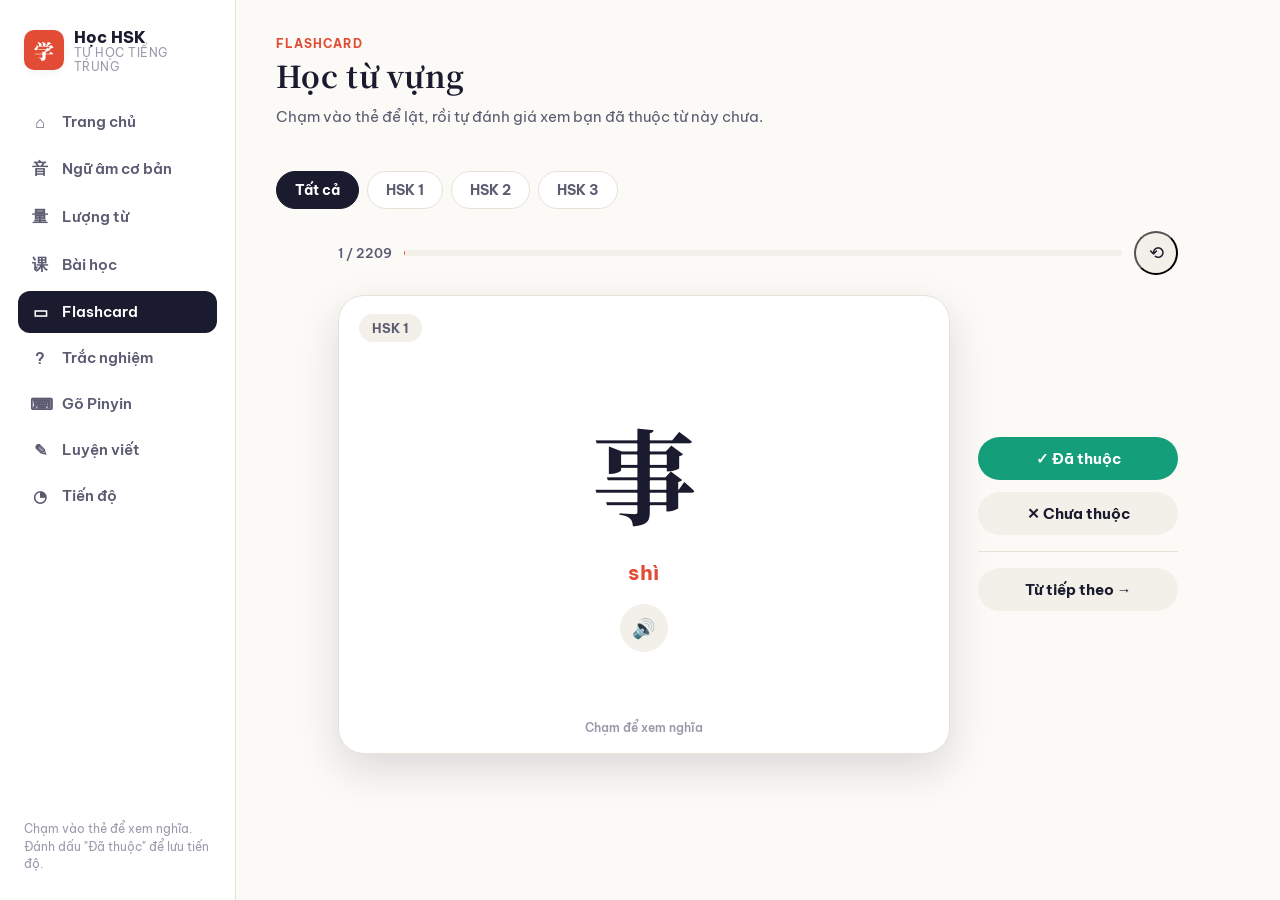
==== flashcards.html @ 819b6c0b "first commit" ====
<!DOCTYPE html>
<html lang="vi">
<head>
<meta charset="UTF-8">
<meta name="viewport" content="width=device-width, initial-scale=1.0">
<title>Học HSK — Flashcard</title>
<link rel="icon" href="data:,">
<link rel="stylesheet" href="css/style.css">
</head>
<body data-page="flashcards">

<div class="app-shell">
  <aside class="sidebar">
    <div class="brand">
      <div class="brand-mark">学</div>
      <div class="brand-text"><strong>Học HSK</strong><span>TỰ HỌC TIẾNG TRUNG</span></div>
    </div>
    <nav class="nav">
      <a href="index.html" data-page="home"><span class="ic">⌂</span> Trang chủ</a>
      <a href="phonetics.html" data-page="phonetics"><span class="ic">音</span> Ngữ âm cơ bản</a>
      <a href="measures.html" data-page="measures"><span class="ic">量</span> Lượng từ</a>
      <a href="lessons.html" data-page="lessons"><span class="ic">课</span> Bài học</a>
      <a href="flashcards.html" data-page="flashcards"><span class="ic">▭</span> Flashcard</a>
      <a href="quiz.html" data-page="quiz"><span class="ic">?</span> Trắc nghiệm</a>
      <a href="pinyin.html" data-page="pinyin"><span class="ic">⌨</span> Gõ Pinyin</a>
      <a href="writing.html" data-page="writing"><span class="ic">✎</span> Luyện viết</a>
      <a href="progress.html" data-page="progress"><span class="ic">◔</span> Tiến độ</a>
    </nav>
    <div class="sidebar-foot">Chạm vào thẻ để xem nghĩa. Đánh dấu "Đã thuộc" để lưu tiến độ.</div>
  </aside>

  <main class="main">
    <div class="page-head">
      <div>
        <span class="eyebrow">Flashcard</span>
        <h1>Học từ vựng</h1>
        <p class="sub">Chạm vào thẻ để lật, rồi tự đánh giá xem bạn đã thuộc từ này chưa.</p>
      </div>
    </div>

    <div class="tabs" id="levelTabs"></div>

    <div class="flash-wrap">
      <div class="flash-progress">
        <span id="progText">0 / 0</span>
        <div class="track"><div class="fill" id="progFill" style="width:0%"></div></div>
        <button class="btn-icon" id="shuffleBtn" title="Xáo trộn">⟲</button>
      </div>

      <div class="flash-body">
        <div class="flashcard" id="flashcard">
          <div class="flashcard-inner">
            <div class="flashcard-face front">
              <span class="pill flash-pos" id="posPill"></span>
              <div class="flash-hanzi" id="hanziText">…</div>
              <div class="flash-pinyin" id="pinyinText"></div>
              <button class="speak-btn lg" id="speakFrontBtn" title="Nghe phát âm">🔊</button>
              <div class="flash-hint">Chạm để xem nghĩa</div>
            </div>
            <div class="flashcard-face back">
              <div class="flash-meaning" id="meaningText"></div>
              <div class="flash-example" id="exampleBox" style="display:none;">
                <div class="ex-cn" id="exampleCn"></div>
                <div class="ex-py" id="examplePy"></div>
                <div class="ex-vi" id="exampleVi"></div>
                <button class="speak-btn on-dark" id="speakExampleBtn" title="Nghe câu ví dụ" style="margin-top:8px;">🔊</button>
              </div>
              <div class="flash-hint">Chạm để quay lại</div>
            </div>
          </div>
        </div>

        <div class="flash-side">
          <button class="btn btn-know btn-block" id="knowBtn">✓ Đã thuộc</button>
          <button class="btn btn-unknow btn-block" id="unknowBtn">✕ Chưa thuộc</button>
          <div class="flash-side-divider"></div>
          <button class="btn btn-ghost btn-block" id="nextBtn">Từ tiếp theo →</button>
        </div>
      </div>
    </div>
  </main>
</div>

<nav class="bottom-nav">
  <ul>
    <li><a href="index.html" data-page="home"><span class="ic">⌂</span>Trang chủ</a></li>
    <li><a href="phonetics.html" data-page="phonetics"><span class="ic">音</span>Ngữ âm</a></li>
    <li><a href="measures.html" data-page="measures"><span class="ic">量</span>Lượng từ</a></li>
    <li><a href="lessons.html" data-page="lessons"><span class="ic">课</span>Bài học</a></li>
    <li><a href="flashcards.html" data-page="flashcards"><span class="ic">▭</span>Flashcard</a></li>
    <li><a href="quiz.html" data-page="quiz"><span class="ic">?</span>Trắc nghiệm</a></li>
    <li><a href="pinyin.html" data-page="pinyin"><span class="ic">⌨</span>Pinyin</a></li>
    <li><a href="writing.html" data-page="writing"><span class="ic">✎</span>Luyện viết</a></li>
    <li><a href="progress.html" data-page="progress"><span class="ic">◔</span>Tiến độ</a></li>
  </ul>
</nav>

<script src="js/app.js"></script>
<script>
let vocab, deck = [], idx = 0, currentLevel = 'all', lessonFilter = null;

const params = new URLSearchParams(location.search);
if (params.get('level')) currentLevel = params.get('level');
if (params.get('lesson')) lessonFilter = params.get('lesson');

function buildTabs() {
  if (lessonFilter) {
    document.getElementById('levelTabs').innerHTML = `<span class="pill" id="lessonPill">Đang tải bài học…</span> <button class="tab" id="clearLessonBtn">✕ Bỏ lọc, học tất cả</button>`;
    document.getElementById('clearLessonBtn').addEventListener('click', () => {
      lessonFilter = null;
      history.replaceState(null, '', 'flashcards.html');
      buildTabs();
      buildDeck();
    });
    return;
  }
  const tabs = [{ id: 'all', label: 'Tất cả' }, ...LEVELS.map(l => ({ id: l, label: LEVEL_LABEL[l] }))];
  document.getElementById('levelTabs').innerHTML = tabs.map(t =>
    `<button class="tab ${t.id === currentLevel ? 'active' : ''}" data-lv="${t.id}">${t.label}</button>`
  ).join('');
  document.querySelectorAll('.tab').forEach(btn => {
    btn.addEventListener('click', () => {
      currentLevel = btn.dataset.lv;
      document.querySelectorAll('.tab').forEach(b => b.classList.toggle('active', b === btn));
      buildDeck();
    });
  });
}

async function buildDeck() {
  if (lessonFilter) {
    const lessonsData = await fetch('data/lessons.json').then(r => r.json());
    const lesson = lessonsData.lessons.find(l => l.id === lessonFilter);
    if (lesson) {
      const pill = document.getElementById('lessonPill');
      if (pill) pill.textContent = `${lesson.icon} Bài ${lesson.number}: ${lesson.title_vi}`;
      const words = resolveLessonVocab(lesson, vocab);
      deck = shuffle(words);
      idx = 0;
      render();
      return;
    }
  }
  const words = currentLevel === 'all' ? allWords(vocab) : vocab[currentLevel].map(w => ({ ...w, level: currentLevel }));
  deck = shuffle(words);
  idx = 0;
  render();
}

function render() {
  const card = document.getElementById('flashcard');
  card.classList.remove('flipped');
  const w = deck[idx];
  if (!w) return;
  document.getElementById('hanziText').textContent = w.hanzi;
  document.getElementById('pinyinText').textContent = w.pinyin;
  document.getElementById('meaningText').textContent = shortMeaning(w.meaning, 200);
  document.getElementById('posPill').textContent = LEVEL_LABEL[w.level];
  const exBox = document.getElementById('exampleBox');
  if (w.example && w.example.cn) {
    document.getElementById('exampleCn').textContent = w.example.cn;
    document.getElementById('examplePy').textContent = w.example.py;
    document.getElementById('exampleVi').textContent = w.example.vi;
    exBox.style.display = 'block';
  } else {
    exBox.style.display = 'none';
  }
  document.getElementById('progText').textContent = `${idx + 1} / ${deck.length}`;
  document.getElementById('progFill').style.width = `${((idx + 1) / deck.length) * 100}%`;
}

document.getElementById('flashcard').addEventListener('click', () => {
  document.getElementById('flashcard').classList.toggle('flipped');
});

document.getElementById('speakFrontBtn').addEventListener('click', (e) => {
  e.stopPropagation();
  speakChinese(deck[idx].hanzi);
});
document.getElementById('speakExampleBtn').addEventListener('click', (e) => {
  e.stopPropagation();
  const ex = deck[idx].example;
  if (ex && ex.cn) speakChinese(ex.cn, 0.8);
});

function nextCard() {
  idx = (idx + 1) % deck.length;
  render();
}

document.getElementById('nextBtn').addEventListener('click', nextCard);
document.getElementById('shuffleBtn').addEventListener('click', buildDeck);

document.getElementById('knowBtn').addEventListener('click', () => {
  markKnown(deck[idx].hanzi, true);
  toast('Đã đánh dấu thuộc ✓');
  nextCard();
});
document.getElementById('unknowBtn').addEventListener('click', () => {
  markKnown(deck[idx].hanzi, false);
  nextCard();
});

async function init() {
  vocab = await loadVocab();
  buildTabs();
  buildDeck();
}
init();
</script>
</body>
</html>
---- css/style.css ----
/* ============================================================
   HỌC HSK — Design tokens
   Bảng màu lấy cảm hứng từ con dấu triện đỏ (seal-red), ngọc bích
   (jade) và mực (ink); mỗi cấp HSK có một màu riêng để tạo cảm
   giác "lên cấp". Chữ Hán dùng font serif có nét bút lông, phần
   giao diện dùng Be Vietnam Pro — font thiết kế riêng cho tiếng Việt.
   ============================================================ */

@import url('https://fonts.googleapis.com/css2?family=Be+Vietnam+Pro:ital,wght@0,400;0,500;0,600;0,700;0,800;1,400&family=Noto+Serif+SC:wght@500;700;900&display=swap');

:root{
  --ink:#1B1B2F;
  --ink-soft:#5B5B72;
  --ink-faint:#9A9AAC;

  --paper:#FBFAF6;
  --paper-alt:#F2F0E8;
  --card:#FFFFFF;
  --border:#E6E2D6;

  --seal:#E24C34;      /* HSK 3 / accent chính */
  --seal-dark:#B93A25;
  --jade:#159E7A;      /* HSK 2 */
  --jade-dark:#0F7C60;
  --azure:#2E6FA3;     /* HSK 1 */
  --azure-dark:#255A85;
  --gold:#E8A23A;      /* điểm nhấn / streak */
  --gold-dark:#C9861F;

  --radius-sm:10px;
  --radius:18px;
  --radius-lg:26px;
  --shadow-sm:0 2px 8px rgba(27,27,47,.06);
  --shadow:0 8px 24px rgba(27,27,47,.10);
  --shadow-lg:0 16px 40px rgba(27,27,47,.14);

  --font-display:'Noto Serif SC', 'Times New Roman', serif;
  --font-body:'Be Vietnam Pro', -apple-system, BlinkMacSystemFont, 'Segoe UI', sans-serif;
}

*{box-sizing:border-box;}
html,body{margin:0;padding:0;}
body{
  font-family:var(--font-body);
  background:var(--paper);
  color:var(--ink);
  -webkit-font-smoothing:antialiased;
  min-height:100vh;
}
h1,h2,h3,h4{
  font-family:var(--font-display);
  margin:0 0 .4em;
  line-height:1.2;
  letter-spacing:.01em;
}
p{margin:0 0 1em; color:var(--ink-soft); line-height:1.6;}
a{color:inherit;}
button{font-family:inherit;}
::selection{background:var(--gold); color:var(--ink);}

/* ---------- Mễ tự cách motif (dùng làm nền trang trí) ---------- */
.mizi-bg{
  background-image:
    linear-gradient(var(--border) 1px, transparent 1px),
    linear-gradient(90deg, var(--border) 1px, transparent 1px);
  background-size: 28px 28px;
}
.mizi-box{
  position:relative;
  border:1.5px solid var(--border);
  border-radius:8px;
  overflow:hidden;
}
.mizi-box::before,
.mizi-box::after{
  content:"";
  position:absolute;
  background:var(--border);
}
.mizi-box::before{ /* đường ngang + dọc chính giữa */
  top:50%; left:0; right:0; height:1px; transform:translateY(-.5px);
  background-image:linear-gradient(90deg, var(--border) 60%, transparent 0);
  background-size:8px 1px;
}
.mizi-box::after{
  left:50%; top:0; bottom:0; width:1px; transform:translateX(-.5px);
  background-image:linear-gradient(var(--border) 60%, transparent 0);
  background-size:1px 8px;
}
.mizi-box .diag{
  position:absolute; inset:0;
  background:
    linear-gradient(to bottom right, transparent calc(50% - .5px), var(--border) 50%, transparent calc(50% + .5px)),
    linear-gradient(to bottom left, transparent calc(50% - .5px), var(--border) 50%, transparent calc(50% + .5px));
  opacity:.6;
}

/* ============================================================
   App shell
   ============================================================ */
.app-shell{
  display:flex;
  min-height:100vh;
}

/* --- Sidebar (desktop) --- */
.sidebar{
  width:236px;
  flex-shrink:0;
  background:var(--card);
  border-right:1px solid var(--border);
  padding:28px 18px;
  position:sticky;
  top:0;
  height:100vh;
  display:flex;
  flex-direction:column;
  gap:28px;
}
.brand{
  display:flex;
  align-items:center;
  gap:10px;
  padding:0 6px;
}
.brand-mark{
  width:40px;height:40px;
  border-radius:10px;
  background:var(--seal);
  color:#fff;
  display:flex;align-items:center;justify-content:center;
  font-family:var(--font-display);
  font-weight:900;
  font-size:20px;
  box-shadow:var(--shadow-sm);
  flex-shrink:0;
}
.brand-text{display:flex; flex-direction:column; line-height:1.15;}
.brand-text strong{font-size:16px; font-weight:800;}
.brand-text span{font-size:11.5px; color:var(--ink-faint); letter-spacing:.04em;}

.nav{display:flex; flex-direction:column; gap:4px;}
.nav a{
  display:flex; align-items:center; gap:12px;
  padding:11px 12px;
  border-radius:12px;
  text-decoration:none;
  color:var(--ink-soft);
  font-weight:600;
  font-size:14.5px;
  transition:background .15s, color .15s;
}
.nav a .ic{width:20px; text-align:center; flex-shrink:0; font-size:16px;}
.nav a:hover{background:var(--paper-alt); color:var(--ink);}
.nav a.active{background:var(--ink); color:#fff;}

.sidebar-foot{
  margin-top:auto;
  font-size:11.5px;
  color:var(--ink-faint);
  padding:0 6px;
  line-height:1.5;
}

/* --- Main --- */
.main{
  flex:1;
  min-width:0;
  padding:36px 40px 100px;
}
.page-head{
  display:flex; align-items:flex-end; justify-content:space-between;
  gap:16px; margin-bottom:28px; flex-wrap:wrap;
}
.eyebrow{
  font-size:12px; font-weight:700; letter-spacing:.08em; text-transform:uppercase;
  color:var(--seal); margin-bottom:6px; display:block;
}
.page-head h1{font-size:30px;}
.page-head .sub{color:var(--ink-soft); font-size:14.5px; max-width:520px;}

/* --- Mobile bottom nav --- */
.bottom-nav{
  display:none;
  position:fixed; left:0; right:0; bottom:0;
  background:var(--card);
  border-top:1px solid var(--border);
  padding:8px 4px calc(8px + env(safe-area-inset-bottom));
  z-index:50;
}
.bottom-nav ul{list-style:none; display:flex; margin:0; padding:0;}
.bottom-nav li{flex:1;}
.bottom-nav a{
  display:flex; flex-direction:column; align-items:center; gap:3px;
  text-decoration:none; color:var(--ink-faint); font-size:10.5px; font-weight:700;
  padding:4px 0;
}
.bottom-nav a .ic{font-size:19px;}
.bottom-nav a.active{color:var(--seal);}

/* ============================================================
   Cards & components
   ============================================================ */
.card{
  background:var(--card);
  border:1px solid var(--border);
  border-radius:var(--radius);
  box-shadow:var(--shadow-sm);
}
.pad-lg{padding:26px;}
.pad{padding:18px;}

.grid{display:grid; gap:18px;}
.grid-3{grid-template-columns:repeat(3,1fr);}
.grid-2{grid-template-columns:repeat(2,1fr);}

.level-card{
  padding:22px;
  border-radius:var(--radius);
  color:#fff;
  position:relative;
  overflow:hidden;
  text-decoration:none;
  display:block;
  min-height:150px;
  box-shadow:var(--shadow);
  transition:transform .15s ease;
}
.level-card:hover{transform:translateY(-3px);}
.level-card.hsk1{background:linear-gradient(135deg,var(--azure),var(--azure-dark));}
.level-card.hsk2{background:linear-gradient(135deg,var(--jade),var(--jade-dark));}
.level-card.hsk3{background:linear-gradient(135deg,var(--seal),var(--seal-dark));}
.level-card .tag{font-size:11.5px; font-weight:700; letter-spacing:.06em; opacity:.85; text-transform:uppercase;}
.level-card h3{font-size:26px; margin:2px 0 12px; color:#fff;}
.level-card .count{font-size:13px; opacity:.9; margin-bottom:14px;}
.level-card .bar-track{height:7px; border-radius:20px; background:rgba(255,255,255,.28); overflow:hidden;}
.level-card .bar-fill{height:100%; background:#fff; border-radius:20px;}
.level-card .glyph{
  position:absolute; right:8px; bottom:-14px;
  font-family:var(--font-display); font-size:96px; font-weight:900;
  color:rgba(255,255,255,.16); line-height:1; pointer-events:none;
}

.stat-card{padding:20px; text-align:left;}
.stat-card .num{font-family:var(--font-display); font-size:34px; font-weight:800; color:var(--ink);}
.stat-card .label{font-size:12.5px; color:var(--ink-soft); font-weight:600;}

.btn{
  display:inline-flex; align-items:center; justify-content:center; gap:8px;
  border:none; cursor:pointer;
  padding:12px 22px;
  border-radius:999px;
  font-weight:700;
  font-size:14.5px;
  font-family:var(--font-body);
  transition:transform .12s ease, box-shadow .12s ease, opacity .12s;
}
.btn:active{transform:scale(.97);}
.btn-primary{background:var(--seal); color:#fff; box-shadow:0 6px 16px rgba(226,76,52,.35);}
.btn-primary:hover{background:var(--seal-dark);}
.btn-ghost{background:var(--paper-alt); color:var(--ink);}
.btn-ghost:hover{background:var(--border);}
.btn-outline{background:transparent; color:var(--ink); border:1.5px solid var(--border);}
.btn-lg{padding:15px 30px; font-size:16px;}
.btn-block{width:100%;}
.btn[disabled]{opacity:.4; cursor:not-allowed;}
.btn-icon{background:var(--paper-alt); width:44px; height:44px; border-radius:50%; padding:0; font-size:18px; color:var(--ink);}

.pill{
  display:inline-flex; align-items:center; gap:6px;
  padding:6px 13px; border-radius:999px;
  font-size:12.5px; font-weight:700;
  background:var(--paper-alt); color:var(--ink-soft);
}

.tabs{display:flex; gap:8px; flex-wrap:wrap; margin-bottom:22px;}
.tab{
  padding:9px 18px; border-radius:999px; border:1.5px solid var(--border);
  background:var(--card); color:var(--ink-soft); font-weight:700; font-size:13.5px;
  cursor:pointer; transition:.15s;
}
.tab.active{background:var(--ink); border-color:var(--ink); color:#fff;}
.tab:hover:not(.active){border-color:var(--ink-faint);}

.speak-btn{
  width:38px; height:38px; border-radius:50%;
  background:var(--paper-alt); border:none; cursor:pointer;
  display:inline-flex; align-items:center; justify-content:center;
  font-size:16px; color:var(--seal);
  transition:transform .12s ease, background .12s ease;
  flex-shrink:0;
}
.speak-btn:hover{background:var(--border);}
.speak-btn:active{transform:scale(.9);}
.speak-btn.on-dark{background:rgba(255,255,255,.15); color:#fff;}
.speak-btn.on-dark:hover{background:rgba(255,255,255,.25);}
.speak-btn.lg{width:48px; height:48px; font-size:19px;}

/* ============================================================
   Flashcard
   ============================================================ */
.flash-wrap{
  max-width:840px; margin:0 auto;
  display:flex; flex-direction:column; gap:20px;
}
.flash-progress{width:100%; display:flex; align-items:center; gap:12px; font-size:13px; color:var(--ink-soft); font-weight:600;}
.flash-progress .track{flex:1; height:6px; background:var(--paper-alt); border-radius:20px; overflow:hidden;}
.flash-progress .fill{height:100%; background:var(--seal); border-radius:20px; transition:width .25s;}

.flash-body{display:flex; gap:28px; align-items:center; width:100%;}

.flashcard{
  flex:1; min-width:0;
  aspect-ratio:4/3;
  perspective:1400px;
  cursor:pointer;
}
.flashcard-inner{
  position:relative; width:100%; height:100%;
  transition:transform .45s cubic-bezier(.2,.9,.3,1);
  transform-style:preserve-3d;
}
.flashcard.flipped .flashcard-inner{transform:rotateY(180deg);}
.flashcard-face{
  position:absolute; inset:0;
  border-radius:var(--radius-lg);
  backface-visibility:hidden;
  display:flex; flex-direction:column; align-items:center; justify-content:center;
  padding:28px;
  box-shadow:var(--shadow-lg);
  border:1px solid var(--border);
  text-align:center;
}
.flashcard-face.front{background:var(--card);}
.flashcard-face.back{background:var(--ink); color:#fff; transform:rotateY(180deg);}
.flash-hanzi{font-family:var(--font-display); font-size:104px; font-weight:700; margin-bottom:12px;}
.flash-pinyin{font-size:21px; color:var(--seal); font-weight:700; letter-spacing:.02em;}
.flashcard-face.front .speak-btn{margin-top:18px;}
.flash-pos{position:absolute; top:18px; left:20px;}
.flash-meaning{font-size:24px; font-weight:600; line-height:1.4;}
.flash-example{
  margin-top:18px; padding-top:16px; border-top:1px solid rgba(255,255,255,.18);
  width:100%; text-align:center;
}
.flash-example .ex-cn{font-family:var(--font-display); font-size:18px; font-weight:600; margin-bottom:4px;}
.flash-example .ex-py{font-size:13px; color:var(--gold); margin-bottom:4px;}
.flash-example .ex-vi{font-size:13px; color:rgba(255,255,255,.75);}
.flash-hint{position:absolute; bottom:18px; font-size:11.5px; color:var(--ink-faint); font-weight:600;}
.flashcard-face.back .flash-hint{color:rgba(255,255,255,.5);}

.flash-side{width:200px; flex-shrink:0; display:flex; flex-direction:column; gap:12px;}
.flash-side-divider{height:1px; background:var(--border); margin:4px 0;}
.btn-know{background:var(--jade); color:#fff;}
.btn-know:hover{background:var(--jade-dark);}
.btn-unknow{background:var(--paper-alt); color:var(--ink);}

@media (max-width: 880px){
  .flash-wrap{max-width:480px;}
  .flash-body{flex-direction:column;}
  .flash-side{width:100%; flex-direction:row; flex-wrap:wrap;}
  .flash-side .btn{flex:1; min-width:130px;}
  .flash-side-divider{display:none;}
  .flash-side #nextBtn{flex-basis:100%;}
  .flash-hanzi{font-size:68px;}
}

/* ============================================================
   Quiz
   ============================================================ */
.quiz-wrap{max-width:560px; margin:0 auto;}
.quiz-q{
  padding:34px 26px; text-align:center; margin-bottom:22px;
}
.quiz-hanzi{font-family:var(--font-display); font-size:64px; font-weight:700;}
.quiz-pinyin{font-size:17px; color:var(--seal); font-weight:700; margin-top:6px;}
.quiz-instruction{font-size:13px; color:var(--ink-faint); font-weight:700; text-transform:uppercase; letter-spacing:.05em; margin-bottom:10px;}

.quiz-options{display:flex; flex-direction:column; gap:12px;}
.quiz-opt{
  text-align:left;
  padding:16px 18px;
  border-radius:14px;
  border:1.5px solid var(--border);
  background:var(--card);
  font-size:15px; font-weight:600; color:var(--ink);
  cursor:pointer;
  transition:.15s;
}
.quiz-opt:hover{border-color:var(--ink-faint);}
.quiz-opt.correct{background:rgba(21,158,122,.12); border-color:var(--jade); color:var(--jade-dark);}
.quiz-opt.wrong{background:rgba(226,76,52,.1); border-color:var(--seal); color:var(--seal-dark);}
.quiz-opt[disabled]{cursor:default;}

.quiz-result{text-align:center; padding:40px 26px;}
.quiz-result .score{font-family:var(--font-display); font-size:56px; font-weight:800; color:var(--seal);}

/* ============================================================
   Lessons (Bài học theo giáo trình)
   ============================================================ */
.lesson-grid{display:grid; grid-template-columns:repeat(auto-fill, minmax(260px,1fr)); gap:16px;}
.lesson-card{
  display:block; text-decoration:none; padding:20px;
  background:var(--card); border:1px solid var(--border); border-radius:var(--radius);
  box-shadow:var(--shadow-sm); transition:transform .15s ease, box-shadow .15s ease;
}
.lesson-card:hover{transform:translateY(-3px); box-shadow:var(--shadow);}
.lesson-card .num-badge{
  display:inline-flex; align-items:center; justify-content:center;
  width:30px; height:30px; border-radius:9px; background:var(--paper-alt);
  font-size:12.5px; font-weight:800; color:var(--ink-soft); margin-bottom:10px;
}
.lesson-card .icon{font-size:30px; margin-bottom:8px;}
.lesson-card h3{font-size:17px; margin-bottom:2px;}
.lesson-card .cn-title{font-family:var(--font-display); font-size:13px; color:var(--ink-faint); margin-bottom:10px;}
.lesson-card .meta{font-size:12px; color:var(--ink-soft); display:flex; gap:10px;}

.lesson-tabs{display:flex; gap:6px; border-bottom:2px solid var(--border); margin-bottom:24px;}
.lesson-tab{
  padding:12px 20px; background:none; border:none; cursor:pointer;
  font-family:inherit; font-size:14.5px; font-weight:700; color:var(--ink-faint);
  border-bottom:2px solid transparent; margin-bottom:-2px; transition:.15s;
}
.lesson-tab.active{color:var(--seal); border-bottom-color:var(--seal);}
.lesson-tab:hover:not(.active){color:var(--ink);}

.lword-grid{display:grid; grid-template-columns:repeat(auto-fill, minmax(150px,1fr)); gap:12px;}
.lword-card{
  background:var(--card); border:1px solid var(--border); border-radius:14px;
  padding:14px; text-align:center; box-shadow:var(--shadow-sm);
}
.lword-card .hz{font-family:var(--font-display); font-size:26px; font-weight:700;}
.lword-card .py{color:var(--seal); font-weight:700; font-size:12.5px; margin:3px 0;}
.lword-card .mn{font-size:11.5px; color:var(--ink-soft); min-height:15px; margin-bottom:6px;}
.lword-card .speak-btn{width:30px; height:30px; font-size:13px;}

.dialogue-list{max-width:600px; margin:0 auto; display:flex; flex-direction:column; gap:12px;}
.dialogue-line{display:flex; gap:12px; align-items:flex-start;}
.dialogue-line .avatar{
  width:36px; height:36px; border-radius:50%; flex-shrink:0;
  display:flex; align-items:center; justify-content:center;
  font-weight:800; font-size:13px; color:#fff; margin-top:2px;
}
.dialogue-line.speakerA .avatar{background:var(--azure);}
.dialogue-line.speakerB .avatar{background:var(--seal);}
.dialogue-bubble{
  flex:1; background:var(--card); border:1px solid var(--border); border-radius:16px;
  padding:12px 16px; box-shadow:var(--shadow-sm);
}
.dialogue-bubble .cn{font-family:var(--font-display); font-size:17px; font-weight:600; margin-bottom:3px;}
.dialogue-bubble .py{color:var(--seal); font-size:12.5px; font-weight:600; margin-bottom:4px;}
.dialogue-bubble .vi{font-size:12.5px; color:var(--ink-soft);}
.dialogue-bubble .speak-btn{width:28px; height:28px; font-size:12px; margin-top:6px;}

.lex-q{padding:28px 24px; text-align:center; margin-bottom:20px;}
.lex-instruction{font-size:12.5px; color:var(--ink-faint); font-weight:700; text-transform:uppercase; letter-spacing:.05em; margin-bottom:12px;}
.lex-sentence{font-family:var(--font-display); font-size:26px; font-weight:700; margin-bottom:8px;}
.lex-sentence .blank{display:inline-block; min-width:44px; border-bottom:3px solid var(--seal); color:var(--seal);}
.lex-vi{font-size:13px; color:var(--ink-soft);}

/* ============================================================
   Lượng từ (Measure words)
   ============================================================ */
.mw-grid{display:grid; grid-template-columns:repeat(auto-fill, minmax(260px,1fr)); gap:16px;}
.mw-card{background:var(--card); border:1px solid var(--border); border-radius:var(--radius); padding:18px; box-shadow:var(--shadow-sm);}
.mw-head{display:flex; align-items:baseline; gap:10px; margin-bottom:8px;}
.mw-char{font-family:var(--font-display); font-size:32px; font-weight:800; color:var(--seal);}
.mw-py{font-size:14px; color:var(--ink-soft); font-weight:700;}
.mw-usage{font-size:12.5px; color:var(--ink-soft); margin-bottom:14px; line-height:1.6; min-height:38px;}
.mw-example-list{display:flex; flex-direction:column; gap:7px;}
.mw-example{display:flex; align-items:center; justify-content:space-between; gap:8px; background:var(--paper-alt); border-radius:10px; padding:8px 10px;}
.mw-example .txt{font-size:12.5px; line-height:1.5;}
.mw-example .txt .cn{font-family:var(--font-display); font-weight:700; font-size:14px;}
.mw-example .txt .py{color:var(--seal); font-size:11.5px; margin-left:4px;}
.mw-example .txt .vi{color:var(--ink-faint); font-size:11px; display:block;}
.mw-example .speak-btn{width:26px; height:26px; font-size:11px; flex-shrink:0;}

.lesson-pager{
  display:flex; justify-content:space-between; align-items:stretch; gap:14px;
  margin-top:36px; padding-top:24px; border-top:1px solid var(--border);
}
.pager-link{
  flex:1; max-width:320px; display:flex; flex-direction:column; gap:4px;
  padding:14px 18px; border-radius:var(--radius); border:1px solid var(--border);
  background:var(--card); text-decoration:none; color:var(--ink); box-shadow:var(--shadow-sm);
  transition:transform .12s ease, box-shadow .12s ease;
}
.pager-link:hover{transform:translateY(-2px); box-shadow:var(--shadow);}
.pager-link.next{text-align:right; margin-left:auto;}
.pager-link .pager-label{font-size:11.5px; font-weight:700; color:var(--ink-faint); text-transform:uppercase; letter-spacing:.04em;}
.pager-link .pager-title{font-size:14.5px; font-weight:700;}
.pager-placeholder{flex:1; max-width:320px;}

/* ============================================================
   Phonetics page (Ngữ âm cơ bản)
   ============================================================ */
.phon-jumpnav{
  display:flex; gap:8px; flex-wrap:wrap; margin-bottom:28px;
  position:sticky; top:0; z-index:10; background:var(--paper);
  padding:10px 0; border-bottom:1px solid var(--border);
}
.phon-jumpnav a{
  padding:8px 16px; border-radius:999px; background:var(--card);
  border:1.5px solid var(--border); font-size:13px; font-weight:700;
  color:var(--ink-soft); text-decoration:none; transition:.15s;
}
.phon-jumpnav a:hover{border-color:var(--seal); color:var(--seal);}

.phon-section{margin-bottom:44px; scroll-margin-top:70px;}
.phon-section h2{font-size:22px; display:flex; align-items:center; gap:10px;}
.phon-section h2 .num{
  width:34px; height:34px; border-radius:10px; background:var(--ink); color:#fff;
  display:inline-flex; align-items:center; justify-content:center;
  font-family:var(--font-body); font-size:15px; font-weight:800; flex-shrink:0;
}
.phon-intro{font-size:14.5px; color:var(--ink-soft); max-width:680px; margin-bottom:18px; line-height:1.7;}

.phon-group{margin-bottom:22px;}
.phon-group-label{
  font-size:12.5px; font-weight:800; text-transform:uppercase; letter-spacing:.05em;
  color:var(--seal); margin-bottom:10px;
}
.sound-grid{display:grid; grid-template-columns:repeat(auto-fill, minmax(112px,1fr)); gap:10px;}
.sound-chip{
  background:var(--card); border:1px solid var(--border); border-radius:14px;
  padding:12px 10px; text-align:center; box-shadow:var(--shadow-sm);
}
.sound-chip .py{font-family:var(--font-display); font-size:19px; font-weight:700; color:var(--ink);}
.sound-chip .hz{font-size:13px; color:var(--ink-soft); margin:4px 0 2px;}
.sound-chip .mn{font-size:10.5px; color:var(--ink-faint); margin-bottom:6px; min-height:13px;}
.sound-chip .speak-btn{width:30px; height:30px; font-size:13px;}

.tone-grid{display:grid; grid-template-columns:repeat(auto-fit, minmax(190px,1fr)); gap:14px;}
.tone-card{padding:18px; text-align:center;}
.tone-card .mark{font-family:var(--font-display); font-size:40px; font-weight:800;}
.tone-card .name{font-size:13.5px; font-weight:700; margin:6px 0 4px;}
.tone-card .desc{font-size:12px; color:var(--ink-soft); margin-bottom:10px;}
.tone-card .example{font-size:13px; color:var(--ink-soft);}
.tone-card .example .hz{font-family:var(--font-display); font-size:20px; color:var(--ink); display:block; margin-bottom:2px;}
.tone-card.t1{border-top:4px solid var(--azure);}
.tone-card.t2{border-top:4px solid var(--jade);}
.tone-card.t3{border-top:4px solid var(--gold);}
.tone-card.t4{border-top:4px solid var(--seal);}

.compare-table{width:100%; border-collapse:collapse; font-size:13.5px;}
.compare-table th{
  text-align:left; padding:10px 14px; background:var(--paper-alt);
  font-size:11.5px; text-transform:uppercase; letter-spacing:.04em; color:var(--ink-soft);
}
.compare-table td{padding:12px 14px; border-bottom:1px solid var(--border); vertical-align:top;}
.compare-table tr:last-child td{border-bottom:none;}
.compare-table .py-cell{font-family:var(--font-display); font-weight:700; color:var(--seal); white-space:nowrap;}

.callout{
  background:linear-gradient(135deg, rgba(232,162,58,.12), rgba(232,162,58,.04));
  border:1px solid rgba(232,162,58,.35); border-radius:var(--radius);
  padding:18px 20px; font-size:13.5px; color:var(--ink-soft); line-height:1.7;
}
.callout strong{color:var(--ink);}

@media (max-width: 880px){
  .phon-jumpnav{top:0;}
  .sound-grid{grid-template-columns:repeat(auto-fill, minmax(92px,1fr));}
}

/* ============================================================
   Pinyin typing practice
   ============================================================ */
.pinyin-wrap{max-width:520px; margin:0 auto;}
.pinyin-q{padding:36px 26px; text-align:center; margin-bottom:20px;}
.pinyin-hanzi{font-family:var(--font-display); font-size:72px; font-weight:700;}
.pinyin-meaning{font-size:15px; color:var(--ink-soft); margin-top:8px;}
.pinyin-input-row{display:flex; gap:10px; margin-bottom:14px;}
.pinyin-input{
  flex:1; padding:15px 18px; border-radius:14px;
  border:1.5px solid var(--border); font-size:17px; font-family:var(--font-body);
  outline:none; transition:.15s;
  background:var(--card); color:var(--ink);
}
.pinyin-input:focus{border-color:var(--seal);}
.pinyin-input.correct{border-color:var(--jade); background:rgba(21,158,122,.08); color:var(--jade-dark);}
.pinyin-input.wrong{border-color:var(--seal); background:rgba(226,76,52,.08); color:var(--seal-dark);}
.pinyin-feedback{
  text-align:center; font-size:14px; font-weight:700; min-height:22px; margin-bottom:14px;
}
.pinyin-feedback.correct{color:var(--jade-dark);}
.pinyin-feedback.wrong{color:var(--seal-dark);}
.pinyin-hint-btn{font-size:12.5px; color:var(--ink-faint); text-decoration:underline; cursor:pointer; background:none; border:none; font-family:inherit; padding:4px 0;}

/* ============================================================
   Writing practice
   ============================================================ */
.write-wrap{max-width:640px; margin:0 auto; display:flex; flex-direction:column; align-items:center; gap:20px;}
.write-target{display:flex; align-items:center; gap:16px;}
.write-target .hz{font-family:var(--font-display); font-size:42px;}
.write-target .py{font-size:16px; color:var(--seal); font-weight:700;}
.write-target .mn{font-size:13px; color:var(--ink-soft);}

.canvas-box{
  position:relative;
  width:min(360px, 84vw); height:min(360px, 84vw);
  border-radius:var(--radius);
  overflow:hidden;
  box-shadow:var(--shadow);
  border:1px solid var(--border);
  background:var(--card);
}
.canvas-box .guide{
  position:absolute; inset:0;
  display:flex; align-items:center; justify-content:center;
  font-family:var(--font-display);
  font-size:min(280px, 68vw);
  color:var(--paper-alt);
  user-select:none; pointer-events:none;
  font-weight:700;
}
.canvas-box canvas{position:absolute; inset:0; touch-action:none;}

.write-actions{display:flex; gap:10px; flex-wrap:wrap; justify-content:center;}
.write-count{font-size:13px; color:var(--ink-soft); font-weight:600;}

/* ============================================================
   Progress page
   ============================================================ */
.progress-bar-row{display:flex; align-items:center; gap:14px; margin-bottom:14px;}
.progress-bar-row .lbl{width:64px; font-size:13.5px; font-weight:700; flex-shrink:0;}
.progress-bar-row .track{flex:1; height:12px; background:var(--paper-alt); border-radius:20px; overflow:hidden;}
.progress-bar-row .fill{height:100%; border-radius:20px;}
.progress-bar-row .val{width:70px; text-align:right; font-size:12.5px; color:var(--ink-soft); font-weight:600; flex-shrink:0;}

.streak-box{
  display:flex; align-items:center; gap:16px;
  padding:22px; border-radius:var(--radius);
  background:linear-gradient(135deg, var(--gold), var(--gold-dark));
  color:#fff;
}
.streak-box .flame{font-size:38px;}
.streak-box .num{font-family:var(--font-display); font-size:30px; font-weight:800;}
.streak-box .lbl{font-size:12.5px; opacity:.9; font-weight:600;}

.word-chip-grid{display:flex; flex-wrap:wrap; gap:8px;}
.word-chip{
  padding:8px 12px; border-radius:10px; background:var(--paper-alt);
  font-family:var(--font-display); font-size:15px; font-weight:600;
  display:flex; flex-direction:column; align-items:center; gap:2px;
}
.word-chip span{font-family:var(--font-body); font-size:10px; color:var(--ink-faint); font-weight:600;}

.empty-state{
  text-align:center; padding:50px 20px; color:var(--ink-soft);
}
.empty-state .glyph{font-family:var(--font-display); font-size:52px; color:var(--border); margin-bottom:10px;}

/* ============================================================
   Toast
   ============================================================ */
.toast{
  position:fixed; bottom:24px; left:50%; transform:translateX(-50%) translateY(20px);
  background:var(--ink); color:#fff; padding:12px 22px; border-radius:999px;
  font-size:13.5px; font-weight:600; box-shadow:var(--shadow-lg);
  opacity:0; pointer-events:none; transition:.25s;
  z-index:200; white-space:nowrap;
}
.toast.show{opacity:1; transform:translateX(-50%) translateY(0);}

/* ============================================================
   Responsive
   ============================================================ */
@media (max-width: 880px){
  .sidebar{display:none;}
  .main{padding:22px 18px 90px;}
  .bottom-nav{display:block;}
  .grid-3{grid-template-columns:1fr;}
  .grid-2{grid-template-columns:1fr;}
  .page-head h1{font-size:24px;}
  .flash-hanzi{font-size:64px;}
}
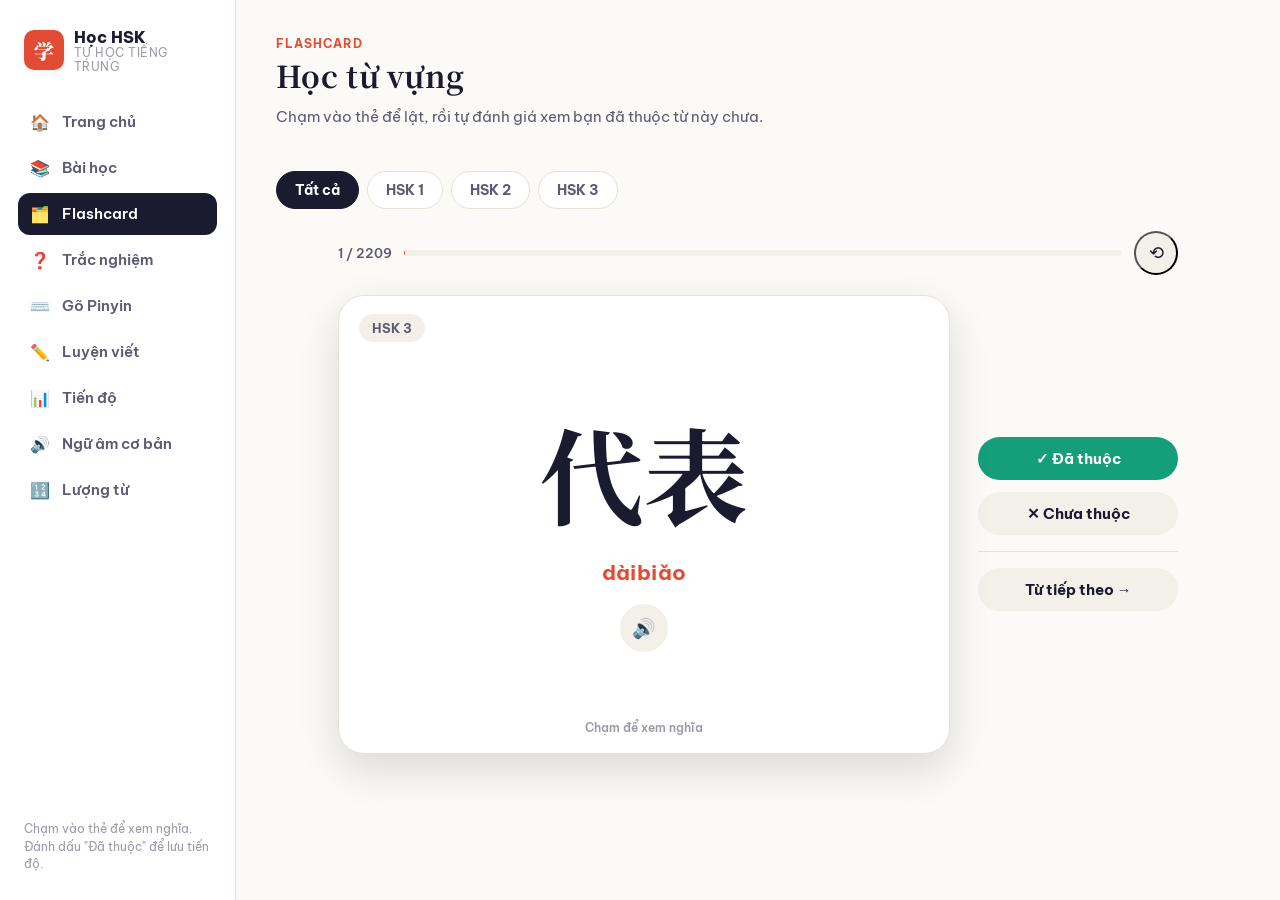
==== commit afa643f1: "commit" ====
--- a/flashcards.html
+++ b/flashcards.html
@@ -7,27 +7,10 @@
 <link rel="icon" href="data:,">
 <link rel="stylesheet" href="css/style.css">
 </head>
-<body data-page="flashcards">
+<body data-page="flashcards" data-navhint='Chạm vào thẻ để xem nghĩa. Đánh dấu "Đã thuộc" để lưu tiến độ.'>
 
 <div class="app-shell">
-  <aside class="sidebar">
-    <div class="brand">
-      <div class="brand-mark">学</div>
-      <div class="brand-text"><strong>Học HSK</strong><span>TỰ HỌC TIẾNG TRUNG</span></div>
-    </div>
-    <nav class="nav">
-      <a href="index.html" data-page="home"><span class="ic">⌂</span> Trang chủ</a>
-      <a href="phonetics.html" data-page="phonetics"><span class="ic">音</span> Ngữ âm cơ bản</a>
-      <a href="measures.html" data-page="measures"><span class="ic">量</span> Lượng từ</a>
-      <a href="lessons.html" data-page="lessons"><span class="ic">课</span> Bài học</a>
-      <a href="flashcards.html" data-page="flashcards"><span class="ic">▭</span> Flashcard</a>
-      <a href="quiz.html" data-page="quiz"><span class="ic">?</span> Trắc nghiệm</a>
-      <a href="pinyin.html" data-page="pinyin"><span class="ic">⌨</span> Gõ Pinyin</a>
-      <a href="writing.html" data-page="writing"><span class="ic">✎</span> Luyện viết</a>
-      <a href="progress.html" data-page="progress"><span class="ic">◔</span> Tiến độ</a>
-    </nav>
-    <div class="sidebar-foot">Chạm vào thẻ để xem nghĩa. Đánh dấu "Đã thuộc" để lưu tiến độ.</div>
-  </aside>
+  <aside class="sidebar" id="sidebarSlot"></aside>
 
   <main class="main">
     <div class="page-head">
@@ -81,20 +64,9 @@
   </main>
 </div>
 
-<nav class="bottom-nav">
-  <ul>
-    <li><a href="index.html" data-page="home"><span class="ic">⌂</span>Trang chủ</a></li>
-    <li><a href="phonetics.html" data-page="phonetics"><span class="ic">音</span>Ngữ âm</a></li>
-    <li><a href="measures.html" data-page="measures"><span class="ic">量</span>Lượng từ</a></li>
-    <li><a href="lessons.html" data-page="lessons"><span class="ic">课</span>Bài học</a></li>
-    <li><a href="flashcards.html" data-page="flashcards"><span class="ic">▭</span>Flashcard</a></li>
-    <li><a href="quiz.html" data-page="quiz"><span class="ic">?</span>Trắc nghiệm</a></li>
-    <li><a href="pinyin.html" data-page="pinyin"><span class="ic">⌨</span>Pinyin</a></li>
-    <li><a href="writing.html" data-page="writing"><span class="ic">✎</span>Luyện viết</a></li>
-    <li><a href="progress.html" data-page="progress"><span class="ic">◔</span>Tiến độ</a></li>
-  </ul>
-</nav>
+<nav class="bottom-nav" id="bottomNavSlot"></nav>
 
+<script src="js/nav.js"></script>
 <script src="js/app.js"></script>
 <script>
 let vocab, deck = [], idx = 0, currentLevel = 'all', lessonFilter = null;
--- a/css/style.css
+++ b/css/style.css
@@ -185,15 +185,20 @@
   position:fixed; left:0; right:0; bottom:0;
   background:var(--card);
   border-top:1px solid var(--border);
-  padding:8px 4px calc(8px + env(safe-area-inset-bottom));
+  padding:6px 0 calc(6px + env(safe-area-inset-bottom));
   z-index:50;
-}
-.bottom-nav ul{list-style:none; display:flex; margin:0; padding:0;}
-.bottom-nav li{flex:1;}
+  overflow-x:auto;
+  -webkit-overflow-scrolling:touch;
+  scrollbar-width:none;
+}
+.bottom-nav::-webkit-scrollbar{display:none;}
+.bottom-nav ul{list-style:none; display:flex; margin:0; padding:0 2px; width:max-content; min-width:100%;}
+.bottom-nav li{flex:0 0 auto;}
 .bottom-nav a{
   display:flex; flex-direction:column; align-items:center; gap:3px;
-  text-decoration:none; color:var(--ink-faint); font-size:10.5px; font-weight:700;
-  padding:4px 0;
+  text-decoration:none; color:var(--ink-faint); font-size:10px; font-weight:700;
+  padding:6px 12px;
+  white-space:nowrap;
 }
 .bottom-nav a .ic{font-size:19px;}
 .bottom-nav a.active{color:var(--seal);}
@@ -356,7 +361,7 @@
 
 @media (max-width: 880px){
   .flash-wrap{max-width:480px;}
-  .flash-body{flex-direction:column;}
+  .flash-body{flex-direction:column; align-items:stretch;}
   .flash-side{width:100%; flex-direction:row; flex-wrap:wrap;}
   .flash-side .btn{flex:1; min-width:130px;}
   .flash-side-divider{display:none;}
